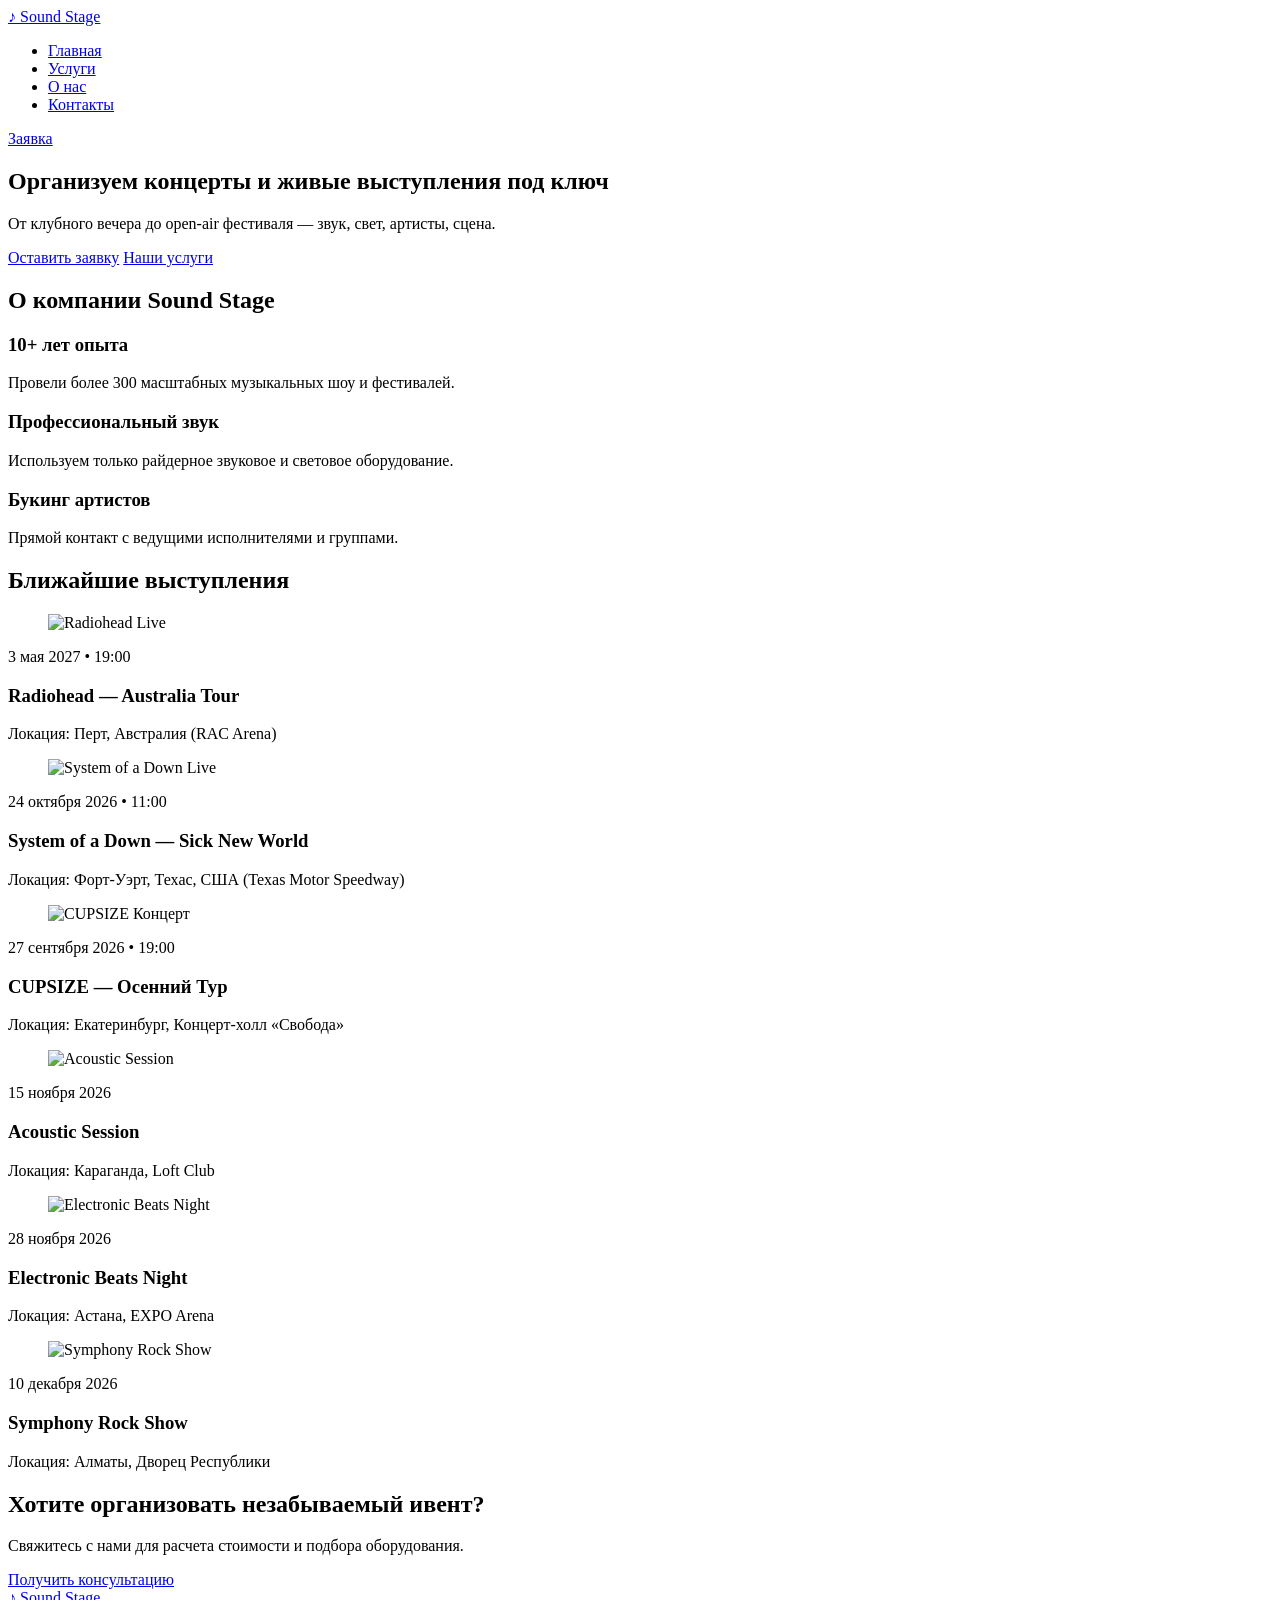
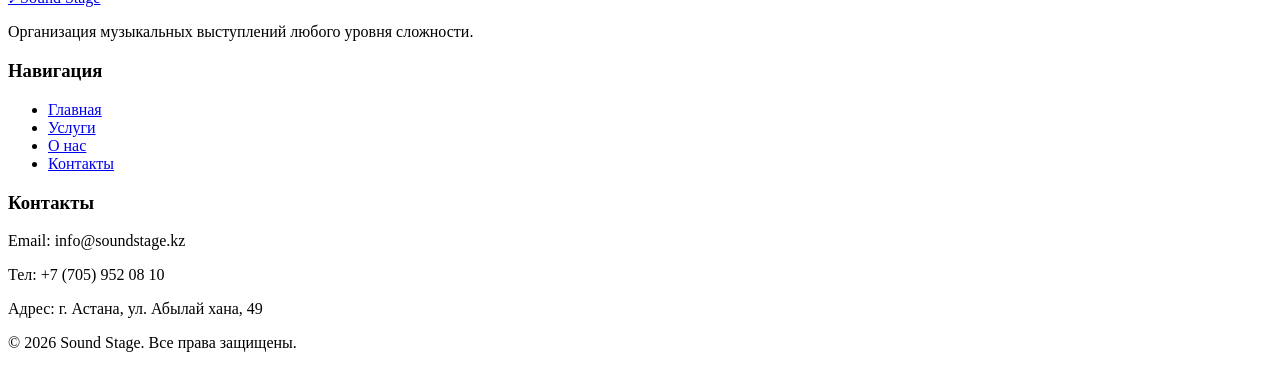
==== index.html @ 275526fc "Add files via upload" ====
<!DOCTYPE html>
<html lang="ru">
<head>
  <meta charset="UTF-8">
  <meta name="viewport" content="width=device-width, initial-scale=1.0">
  <title>Sound Stage — Главная</title>
  <link rel="stylesheet" href="css/style.css">
  <link rel="stylesheet" href="css/responsive.css">
</head>
<body>

  <header class="site-header">
    <div class="container header-container">
      <a href="index.html" class="logo">
        <span class="logo-icon">♪</span>
        <span class="logo-text">Sound Stage</span>
      </a>
      <nav class="main-nav">
        <ul>
          <li><a href="index.html" class="current-page">Главная</a></li>
          <li><a href="services.html">Услуги</a></li>
          <li><a href="about.html">О нас</a></li>
          <li><a href="contact.html">Контакты</a></li>
        </ul>
      </nav>
      <a href="contact.html" class="btn btn-primary header-cta">Заявка</a>
    </div>
  </header>

  <main>
    <section class="hero-section">
      <div class="container hero-content">
        <h1>Организуем концерты и живые выступления под ключ</h1>
        <p>От клубного вечера до open-air фестиваля — звук, свет, артисты, сцена.</p>
        <div class="hero-actions">
          <a href="contact.html" class="btn btn-primary">Оставить заявку</a>
          <a href="services.html" class="btn btn-secondary">Наши услуги</a>
        </div>
      </div>
    </section>

    <section class="about-summary-section">
      <div class="container">
        <h2>О компании Sound Stage</h2>
        <div class="about-summary-grid">
          <article class="summary-card">
            <h3>10+ лет опыта</h3>
            <p>Провели более 300 масштабных музыкальных шоу и фестивалей.</p>
          </article>
          <article class="summary-card">
            <h3>Профессиональный звук</h3>
            <p>Используем только райдерное звуковое и световое оборудование.</p>
          </article>
          <article class="summary-card">
            <h3>Букинг артистов</h3>
            <p>Прямой контакт с ведущими исполнителями и группами.</p>
          </article>
        </div>
      </div>
    </section>

    <section class="upcoming-events-section">
      <div class="container">
        <h2>Ближайшие выступления</h2>
        <div class="events-grid">
          <article class="event-card">
            <figure class="event-media">
                <img src="images/event1.jpg" alt="Radiohead Live" class="event-img">
            </figure>
            <div class="event-body">
                <span class="event-date">3 мая 2027 • 19:00</span>
                <h3>Radiohead — Australia Tour</h3>
                <p>Локация: Перт, Австралия (RAC Arena)</p>
            </div>
          </article>

          <article class="event-card">
            <figure class="event-media">
                <img src="images/event2.jpg" alt="System of a Down Live" class="event-img">
            </figure>
            <div class="event-body">
                <span class="event-date">24 октября 2026 • 11:00</span>
                <h3>System of a Down — Sick New World</h3>
                <p>Локация: Форт-Уэрт, Техас, США (Texas Motor Speedway)</p>
            </div>
          </article>

          <article class="event-card">
            <figure class="event-media">
                <img src="images/event3.jpg" alt="CUPSIZE Концерт" class="event-img">
            </figure>
            <div class="event-body">
                <span class="event-date">27 сентября 2026 • 19:00</span>
                <h3>CUPSIZE — Осенний Тур</h3>
                <p>Локация: Екатеринбург, Концерт-холл «Свобода»</p>
            </div>
          </article>

          <article class="event-card">
            <figure class="event-media">
              <img src="images/event4.jpg" alt="Acoustic Session" class="event-img">
            </figure>
            <div class="event-body">
              <span class="event-date">15 ноября 2026</span>
              <h3>Acoustic Session</h3>
              <p>Локация: Караганда, Loft Club</p>
            </div>
          </article>

          <article class="event-card">
            <figure class="event-media">
              <img src="images/event5.jpg" alt="Electronic Beats Night" class="event-img">
            </figure>
            <div class="event-body">
              <span class="event-date">28 ноября 2026</span>
              <h3>Electronic Beats Night</h3>
              <p>Локация: Астана, EXPO Arena</p>
            </div>
          </article>

          <article class="event-card">
            <figure class="event-media">
              <img src="images/event6.jpg" alt="Symphony Rock Show" class="event-img">
            </figure>
            <div class="event-body">
              <span class="event-date">10 декабря 2026</span>
              <h3>Symphony Rock Show</h3>
              <p>Локация: Алматы, Дворец Республики</p>
            </div>
          </article>
        </div>
      </div>
    </section>

    <section class="cta-section">
      <div class="container cta-box">
        <h2>Хотите организовать незабываемый ивент?</h2>
        <p>Свяжитесь с нами для расчета стоимости и подбора оборудования.</p>
        <a href="contact.html" class="btn btn-primary">Получить консультацию</a>
      </div>
    </section>
  </main>

  <footer class="site-footer">
    <div class="container footer-container">
      <div class="footer-col">
        <a href="index.html" class="logo">
          <span class="logo-icon">♪</span>
          <span class="logo-text">Sound Stage</span>
        </a>
        <p>Организация музыкальных выступлений любого уровня сложности.</p>
      </div>
      <div class="footer-col">
        <h3>Навигация</h3>
        <ul>
          <li><a href="index.html">Главная</a></li>
          <li><a href="services.html">Услуги</a></li>
          <li><a href="about.html">О нас</a></li>
          <li><a href="contact.html">Контакты</a></li>
        </ul>
      </div>
      <div class="footer-col">
        <h3>Контакты</h3>
        <p>Email: info@soundstage.kz</p>
        <p>Тел: +7 (705) 952 08 10</p>
        <p>Адрес: г. Астана, ул. Абылай хана, 49</p>
      </div>
    </div>
    <div class="footer-bottom">
      <div class="container">
        <p>&copy; 2026 Sound Stage. Все права защищены.</p>
      </div>
    </div>
  </footer>

</body>
</html>
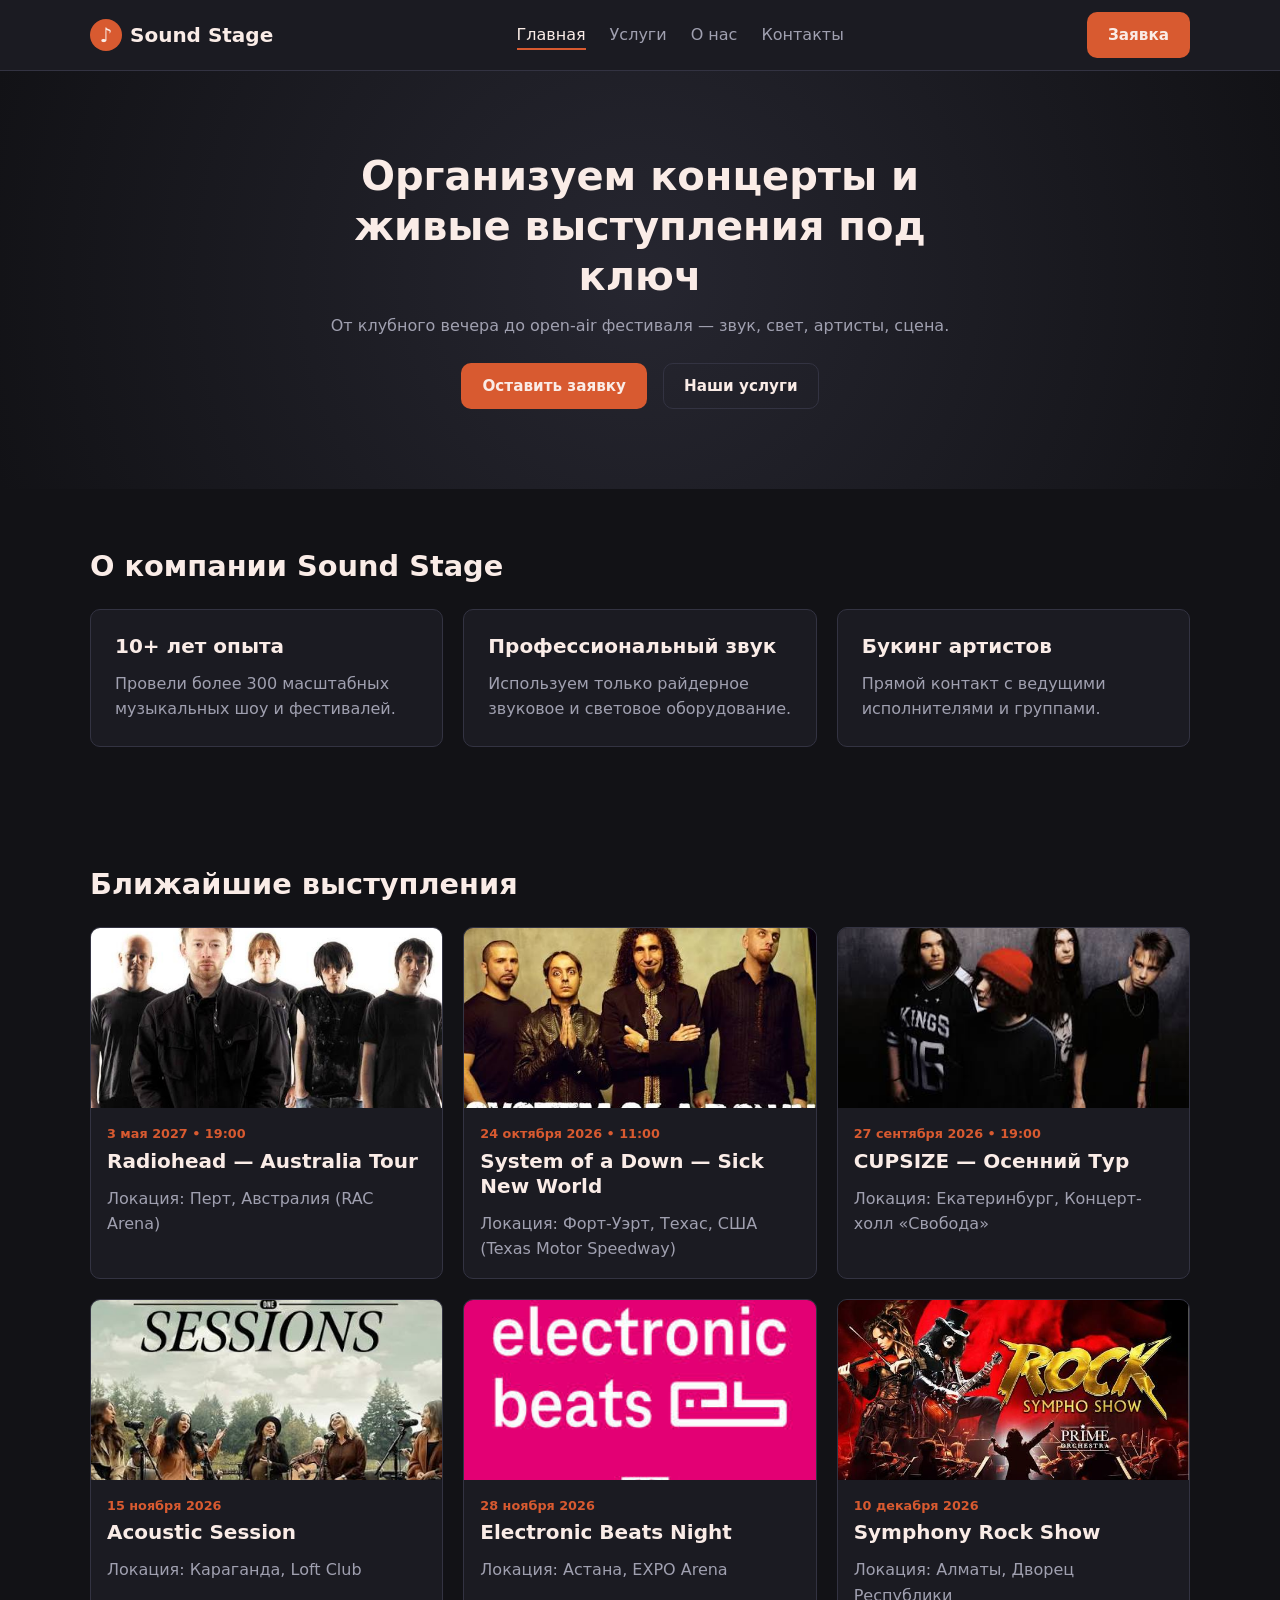
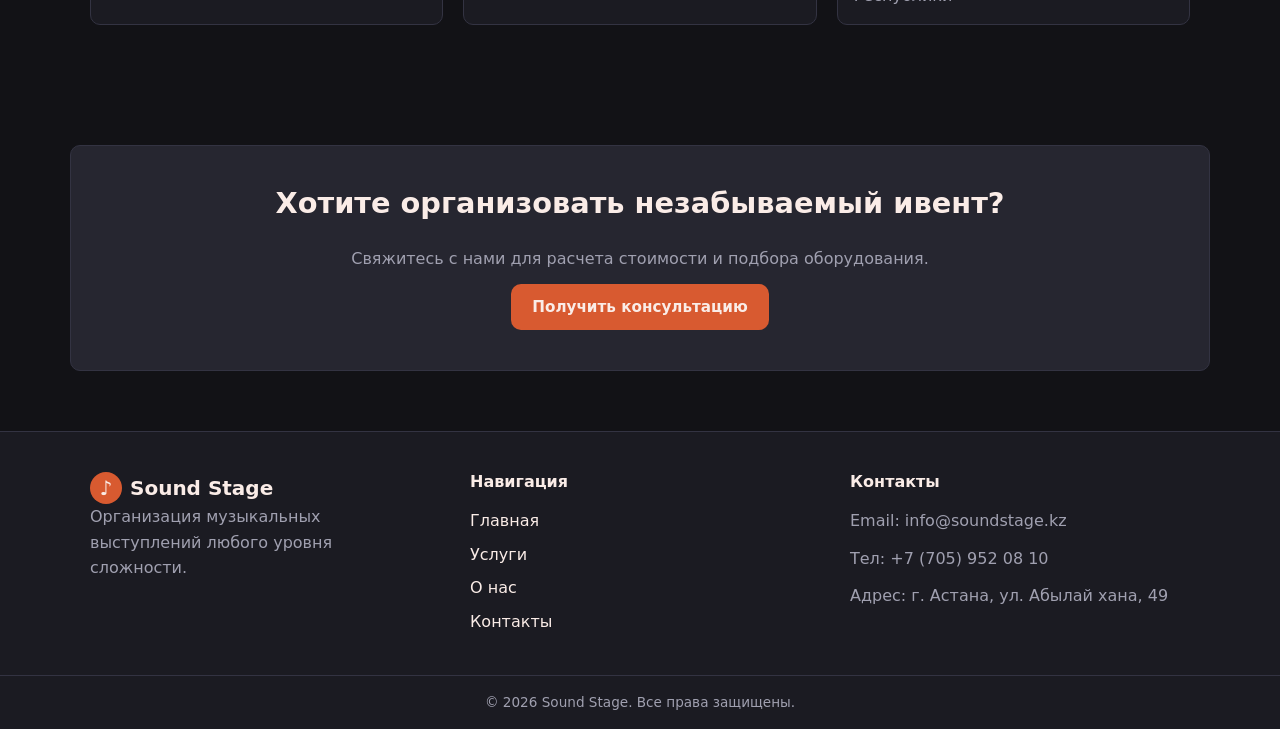
==== commit 9d5b3a44: "Add files via upload" ====
--- a/index.html
+++ b/index.html
@@ -4,8 +4,8 @@
   <meta charset="UTF-8">
   <meta name="viewport" content="width=device-width, initial-scale=1.0">
   <title>Sound Stage — Главная</title>
-  <link rel="stylesheet" href="css/style.css">
-  <link rel="stylesheet" href="css/responsive.css">
+  <link rel="stylesheet" href="style.css">
+  <link rel="stylesheet" href="responsive.css">
 </head>
 <body>
 
@@ -65,7 +65,7 @@
         <div class="events-grid">
           <article class="event-card">
             <figure class="event-media">
-                <img src="images/event1.jpg" alt="Radiohead Live" class="event-img">
+                <img src="event1.jpg" alt="Radiohead Live" class="event-img">
             </figure>
             <div class="event-body">
                 <span class="event-date">3 мая 2027 • 19:00</span>
@@ -76,7 +76,7 @@
 
           <article class="event-card">
             <figure class="event-media">
-                <img src="images/event2.jpg" alt="System of a Down Live" class="event-img">
+                <img src="event2.jpg" alt="System of a Down Live" class="event-img">
             </figure>
             <div class="event-body">
                 <span class="event-date">24 октября 2026 • 11:00</span>
@@ -87,7 +87,7 @@
 
           <article class="event-card">
             <figure class="event-media">
-                <img src="images/event3.jpg" alt="CUPSIZE Концерт" class="event-img">
+                <img src="event3.jpg" alt="CUPSIZE Концерт" class="event-img">
             </figure>
             <div class="event-body">
                 <span class="event-date">27 сентября 2026 • 19:00</span>
@@ -98,7 +98,7 @@
 
           <article class="event-card">
             <figure class="event-media">
-              <img src="images/event4.jpg" alt="Acoustic Session" class="event-img">
+              <img src="event4.jpg" alt="Acoustic Session" class="event-img">
             </figure>
             <div class="event-body">
               <span class="event-date">15 ноября 2026</span>
@@ -109,7 +109,7 @@
 
           <article class="event-card">
             <figure class="event-media">
-              <img src="images/event5.jpg" alt="Electronic Beats Night" class="event-img">
+              <img src="event5.jpg" alt="Electronic Beats Night" class="event-img">
             </figure>
             <div class="event-body">
               <span class="event-date">28 ноября 2026</span>
@@ -120,7 +120,7 @@
 
           <article class="event-card">
             <figure class="event-media">
-              <img src="images/event6.jpg" alt="Symphony Rock Show" class="event-img">
+              <img src="event6.jpg" alt="Symphony Rock Show" class="event-img">
             </figure>
             <div class="event-body">
               <span class="event-date">10 декабря 2026</span>
--- a/style.css
+++ b/style.css
@@ -0,0 +1,334 @@
+:root {
+  --primary: #D85A30;
+  --primary-hover: #B84722;
+  --secondary: #3C3489;
+  --bg-color: #121216;
+  --surface-1: #1B1B22;
+  --surface-2: #262630;
+  --text-main: #FAECE7;
+  --text-muted: #A0A0B0;
+  --border-color: #333342;
+  --radius: 10px;
+  --font-family: system-ui, -apple-system, BlinkMacSystemFont, 'Segoe UI', Roboto, sans-serif;
+}
+
+*, *::before, *::after {
+  box-sizing: border-box;
+  margin: 0;
+  padding: 0;
+}
+
+body {
+  background-color: var(--bg-color);
+  color: var(--text-main);
+  font-family: var(--font-family);
+  line-height: 1.6;
+  display: flex;
+  flex-direction: column;
+  min-height: 100vh;
+}
+
+main {
+  flex: 1;
+}
+
+.container {
+  width: 100%;
+  max-width: 1140px;
+  margin: 0 auto;
+  padding: 0 20px;
+}
+
+h1, h2, h3 {
+  line-height: 1.25;
+  margin-bottom: 12px;
+}
+
+h1 { font-size: 2.5rem; font-weight: 700; }
+h2 { font-size: 1.8rem; font-weight: 600; margin-bottom: 24px; }
+h3 { font-size: 1.25rem; font-weight: 600; }
+
+p { margin-bottom: 12px; color: var(--text-muted); }
+p:last-child { margin-bottom: 0; }
+
+a {
+  color: inherit;
+  text-decoration: none;
+  transition: color 0.2s ease, background-color 0.2s ease, border-color 0.2s ease;
+}
+
+ul { list-style: none; }
+
+.btn {
+  display: inline-flex;
+  align-items: center;
+  justify-content: center;
+  padding: 10px 20px;
+  border-radius: var(--radius);
+  font-weight: 600;
+  cursor: pointer;
+  border: 1px solid transparent;
+  transition: all 0.2s ease;
+  font-size: 0.95rem;
+}
+
+.btn-primary {
+  background-color: var(--primary);
+  color: var(--text-main);
+}
+.btn-primary:hover, .btn-primary:focus {
+  background-color: var(--primary-hover);
+  outline: none;
+}
+
+.btn-secondary {
+  background-color: transparent;
+  border-color: var(--border-color);
+  color: var(--text-main);
+}
+.btn-secondary:hover, .btn-secondary:focus {
+  background-color: var(--surface-2);
+  border-color: var(--text-muted);
+  outline: none;
+}
+
+.site-header {
+  background-color: var(--surface-1);
+  border-bottom: 1px solid var(--border-color);
+  position: sticky;
+  top: 0;
+  z-index: 100;
+}
+
+.header-container {
+  display: flex;
+  align-items: center;
+  justify-content: space-between;
+  height: 70px;
+}
+
+.logo {
+  display: flex;
+  align-items: center;
+  gap: 8px;
+  font-size: 1.25rem;
+  font-weight: 700;
+}
+
+.logo-icon {
+  display: inline-flex;
+  align-items: center;
+  justify-content: center;
+  width: 32px;
+  height: 32px;
+  background-color: var(--primary);
+  border-radius: 50%;
+}
+
+.main-nav ul {
+  display: flex;
+  gap: 24px;
+}
+
+.main-nav a {
+  color: var(--text-muted);
+  font-weight: 500;
+  padding: 4px 0;
+}
+
+.main-nav a:hover,
+.main-nav a:focus,
+.main-nav a.current-page {
+  color: var(--text-main);
+  border-bottom: 2px solid var(--primary);
+  outline: none;
+}
+
+section {
+  padding: 60px 0;
+}
+
+.page-header-section {
+  background-color: var(--surface-1);
+  border-bottom: 1px solid var(--border-color);
+  text-align: center;
+  padding: 40px 0;
+}
+
+.hero-section {
+  text-align: center;
+  padding: 80px 0;
+  background: radial-gradient(circle at center, var(--surface-2) 0%, var(--bg-color) 100%);
+}
+
+.hero-content {
+  max-width: 700px;
+}
+
+.hero-actions {
+  display: flex;
+  gap: 16px;
+  justify-content: center;
+  margin-top: 24px;
+}
+
+.about-summary-grid {
+  display: flex;
+  gap: 20px;
+}
+
+.summary-card {
+  flex: 1;
+  background-color: var(--surface-1);
+  padding: 24px;
+  border-radius: var(--radius);
+  border: 1px solid var(--border-color);
+}
+
+.events-grid {
+  display: grid;
+  grid-template-columns: repeat(3, 1fr);
+  gap: 20px;
+}
+
+.event-card {
+  background-color: var(--surface-1);
+  border-radius: var(--radius);
+  overflow: hidden;
+  border: 1px solid var(--border-color);
+}
+
+.event-media {
+  width: 100%;
+  height: 180px;
+  background-color: var(--surface-2);
+}
+
+.event-img {
+  width: 100%;
+  height: 100%;
+  object-fit: cover;
+  display: block;
+}
+
+.event-body {
+  padding: 16px;
+}
+
+.event-date {
+  font-size: 0.8rem;
+  color: var(--primary);
+  font-weight: 600;
+  display: block;
+  margin-bottom: 4px;
+}
+
+.cta-box {
+  background-color: var(--surface-2);
+  border-radius: var(--radius);
+  padding: 40px;
+  text-align: center;
+  border: 1px solid var(--border-color);
+}
+
+.site-footer {
+  background-color: var(--surface-1);
+  border-top: 1px solid var(--border-color);
+  margin-top: auto;
+}
+
+.footer-container {
+  display: flex;
+  justify-content: space-between;
+  gap: 40px;
+  padding-top: 40px;
+  padding-bottom: 40px;
+}
+
+.footer-col {
+  flex: 1;
+}
+
+.footer-col h3 {
+  font-size: 1rem;
+  margin-bottom: 16px;
+  color: var(--text-main);
+}
+
+.footer-col ul {
+  display: flex;
+  flex-direction: column;
+  gap: 8px;
+}
+
+.footer-col a:hover,
+.footer-col a:focus {
+  color: var(--primary);
+}
+
+.footer-bottom {
+  border-top: 1px solid var(--border-color);
+  padding: 16px 0;
+  text-align: center;
+  font-size: 0.85rem;
+  color: var(--text-muted);
+}
+
+
+.filter-bar {
+    display: flex;
+    gap: 12px;
+    margin-bottom: 30px;
+    flex-wrap: wrap;
+}
+
+.filter-btn {
+    background-color: var(--surface-1, #1b1b22);
+    color: var(--text-main, #faece7);
+    border: 1px solid var(--border-color, #333342);
+    padding: 10px 20px;
+    border-radius: 8px;
+    text-decoration: none;
+    font-size: 14px;
+    transition: all 0.3s ease;
+    display: inline-block;
+}
+
+.filter-btn:hover, .filter-btn.active {
+    background-color: var(--primary, #d85a30);
+    border-color: var(--primary, #d85a30);
+    color: #ffffff;
+}
+
+
+.card-media {
+    width: 100%;
+    height: 200px;
+    object-fit: cover;
+    margin-bottom: 15px;
+    border-radius: 8px;
+}
+
+.filter-bar {
+    display: flex;
+    gap: 12px;
+    margin-bottom: 30px;
+    flex-wrap: wrap;
+}
+
+.filter-btn {
+    background-color: var(--surface-1, #1b1b22);
+    color: var(--text-main, #faece7);
+    border: 1px solid var(--border-color, #333342);
+    padding: 10px 20px;
+    border-radius: 8px;
+    cursor: pointer;
+    font-size: 14px;
+    transition: all 0.3s ease;
+}
+
+.filter-btn:hover, .filter-btn.active {
+    background-color: var(--primary, #d85a30);
+    border-color: var(--primary, #d85a30);
+    color: #ffffff;
+}
--- a/responsive.css
+++ b/responsive.css
@@ -0,0 +1,40 @@
+@media (max-width: 900px) {
+  .events-grid {
+    grid-template-columns: repeat(2, 1fr);
+  }
+}
+
+@media (max-width: 650px) {
+  .header-container {
+    flex-direction: column;
+    height: auto;
+    padding-top: 12px;
+    padding-bottom: 12px;
+    gap: 12px;
+  }
+
+  .main-nav ul {
+    gap: 12px;
+  }
+
+  .header-cta {
+    display: none;
+  }
+
+  .about-summary-grid {
+    flex-direction: column;
+  }
+
+  .events-grid {
+    grid-template-columns: 1fr;
+  }
+
+  .footer-container {
+    flex-direction: column;
+    gap: 24px;
+  }
+
+  .hero-actions {
+    flex-direction: column;
+  }
+}
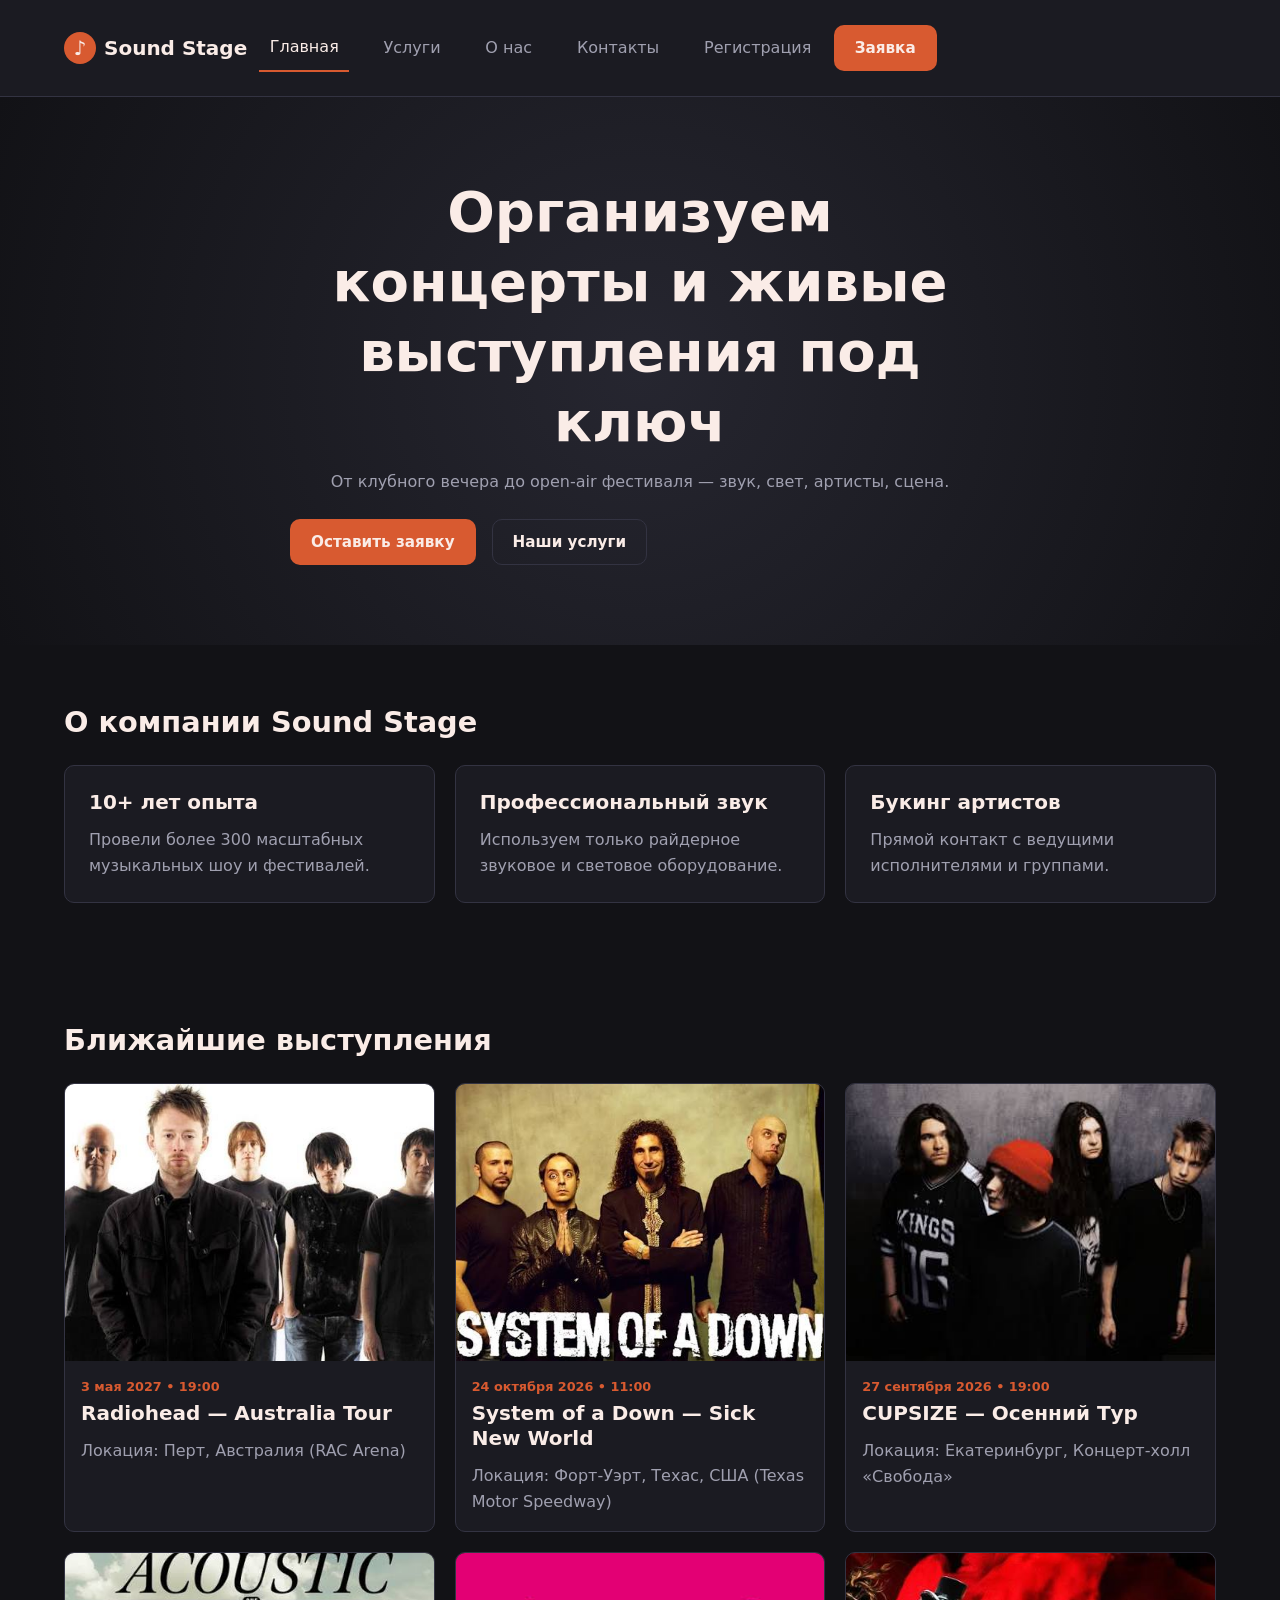
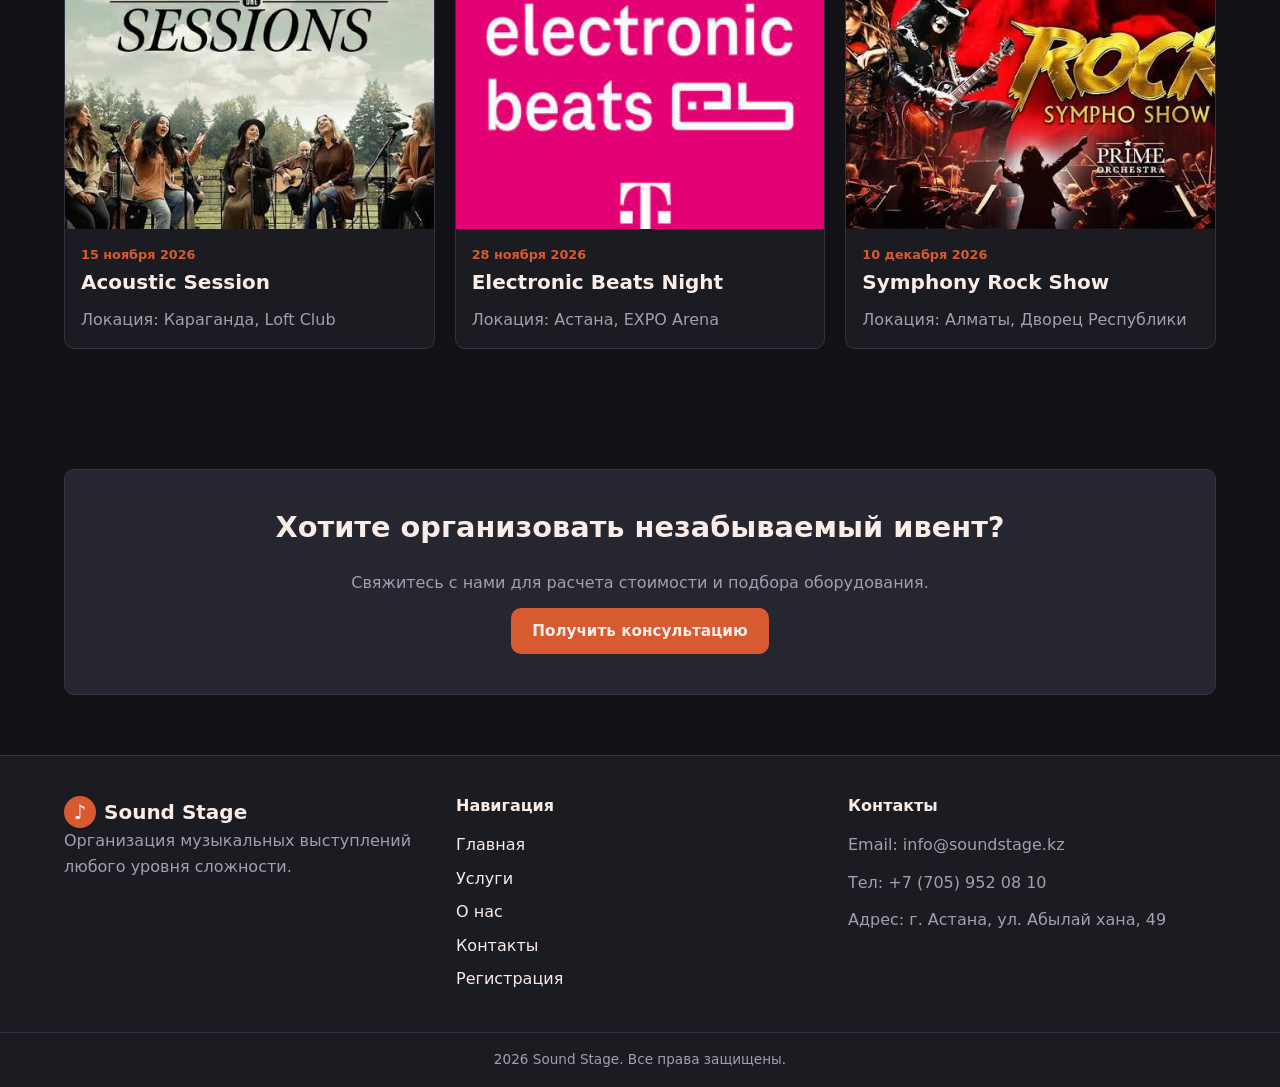
==== commit 6b537665: "Add files via upload" ====
--- a/index.html
+++ b/index.html
@@ -20,7 +20,8 @@
           <li><a href="index.html" class="current-page">Главная</a></li>
           <li><a href="services.html">Услуги</a></li>
           <li><a href="about.html">О нас</a></li>
-          <li><a href="contact.html">Контакты</a></li>
+          <li><a href="contact.html">Контакты</a></li>
+          <li><a href="register.html">Регистрация</a></li>
         </ul>
       </nav>
       <a href="contact.html" class="btn btn-primary header-cta">Заявка</a>
@@ -156,7 +157,8 @@
           <li><a href="index.html">Главная</a></li>
           <li><a href="services.html">Услуги</a></li>
           <li><a href="about.html">О нас</a></li>
-          <li><a href="contact.html">Контакты</a></li>
+          <li><a href="contact.html">Контакты</a></li>
+          <li><a href="register.html">Регистрация</a></li>
         </ul>
       </div>
       <div class="footer-col">
@@ -168,7 +170,7 @@
     </div>
     <div class="footer-bottom">
       <div class="container">
-        <p>&copy; 2026 Sound Stage. Все права защищены.</p>
+        <p>2026 Sound Stage. Все права защищены.</p>
       </div>
     </div>
   </footer>
--- a/style.css
+++ b/style.css
@@ -33,10 +33,9 @@
 }
 
 .container {
-  width: 100%;
-  max-width: 1140px;
-  margin: 0 auto;
-  padding: 0 20px;
+  width: 92%;
+  max-width: 72rem;
+  margin-inline: auto;
 }
 
 h1, h2, h3 {
@@ -44,7 +43,7 @@
   margin-bottom: 12px;
 }
 
-h1 { font-size: 2.5rem; font-weight: 700; }
+h1 { font-size: clamp(2rem, 5vw, 3.5rem); font-weight: 700; }
 h2 { font-size: 1.8rem; font-weight: 600; margin-bottom: 24px; }
 h3 { font-size: 1.25rem; font-weight: 600; }
 
@@ -58,6 +57,12 @@
 }
 
 ul { list-style: none; }
+
+img {
+  display: block;
+  max-width: 100%;
+  height: auto;
+}
 
 .btn {
   display: inline-flex;
@@ -102,9 +107,16 @@
 
 .header-container {
   display: flex;
-  align-items: center;
-  justify-content: space-between;
-  height: 70px;
+  flex-direction: column;
+  align-items: center;
+  gap: 12px;
+  padding-top: 12px;
+  padding-bottom: 12px;
+  height: auto;
+}
+
+.header-cta {
+  display: none;
 }
 
 .logo {
@@ -127,13 +139,17 @@
 
 .main-nav ul {
   display: flex;
-  gap: 24px;
+  flex-wrap: wrap;
+  justify-content: center;
+  gap: 0.5rem 1rem;
+  align-items: center;
 }
 
 .main-nav a {
+  display: inline-block;
+  padding: 0.65rem;
   color: var(--text-muted);
   font-weight: 500;
-  padding: 4px 0;
 }
 
 .main-nav a:hover,
@@ -142,6 +158,11 @@
   color: var(--text-main);
   border-bottom: 2px solid var(--primary);
   outline: none;
+}
+
+a:focus-visible, button:focus-visible {
+  outline: 3px solid var(--primary);
+  outline-offset: 3px;
 }
 
 section {
@@ -163,17 +184,19 @@
 
 .hero-content {
   max-width: 700px;
+  margin: 0 auto;
 }
 
 .hero-actions {
   display: flex;
+  flex-direction: column;
   gap: 16px;
-  justify-content: center;
   margin-top: 24px;
 }
 
 .about-summary-grid {
   display: flex;
+  flex-direction: column;
   gap: 20px;
 }
 
@@ -187,7 +210,7 @@
 
 .events-grid {
   display: grid;
-  grid-template-columns: repeat(3, 1fr);
+  grid-template-columns: minmax(0, 1fr);
   gap: 20px;
 }
 
@@ -200,15 +223,13 @@
 
 .event-media {
   width: 100%;
-  height: 180px;
   background-color: var(--surface-2);
 }
 
 .event-img {
   width: 100%;
-  height: 100%;
+  aspect-ratio: 4 / 3;
   object-fit: cover;
-  display: block;
 }
 
 .event-body {
@@ -239,8 +260,8 @@
 
 .footer-container {
   display: flex;
-  justify-content: space-between;
-  gap: 40px;
+  flex-direction: column;
+  gap: 24px;
   padding-top: 40px;
   padding-bottom: 40px;
 }
@@ -274,61 +295,36 @@
   color: var(--text-muted);
 }
 
-
 .filter-bar {
-    display: flex;
-    gap: 12px;
-    margin-bottom: 30px;
-    flex-wrap: wrap;
+  display: flex;
+  flex-wrap: wrap;
+  gap: 12px;
+  margin-bottom: 30px;
 }
 
 .filter-btn {
-    background-color: var(--surface-1, #1b1b22);
-    color: var(--text-main, #faece7);
-    border: 1px solid var(--border-color, #333342);
-    padding: 10px 20px;
-    border-radius: 8px;
-    text-decoration: none;
-    font-size: 14px;
-    transition: all 0.3s ease;
-    display: inline-block;
+  background-color: var(--surface-1);
+  color: var(--text-main);
+  border: 1px solid var(--border-color);
+  padding: 10px 20px;
+  border-radius: 8px;
+  text-decoration: none;
+  font-size: 14px;
+  cursor: pointer;
+  transition: all 0.3s ease;
+  display: inline-block;
 }
 
 .filter-btn:hover, .filter-btn.active {
-    background-color: var(--primary, #d85a30);
-    border-color: var(--primary, #d85a30);
-    color: #ffffff;
-}
-
+  background-color: var(--primary);
+  border-color: var(--primary);
+  color: #ffffff;
+}
 
 .card-media {
-    width: 100%;
-    height: 200px;
-    object-fit: cover;
-    margin-bottom: 15px;
-    border-radius: 8px;
-}
-
-.filter-bar {
-    display: flex;
-    gap: 12px;
-    margin-bottom: 30px;
-    flex-wrap: wrap;
-}
-
-.filter-btn {
-    background-color: var(--surface-1, #1b1b22);
-    color: var(--text-main, #faece7);
-    border: 1px solid var(--border-color, #333342);
-    padding: 10px 20px;
-    border-radius: 8px;
-    cursor: pointer;
-    font-size: 14px;
-    transition: all 0.3s ease;
-}
-
-.filter-btn:hover, .filter-btn.active {
-    background-color: var(--primary, #d85a30);
-    border-color: var(--primary, #d85a30);
-    color: #ffffff;
+  width: 100%;
+  aspect-ratio: 4 / 3;
+  object-fit: cover;
+  margin-bottom: 15px;
+  border-radius: 8px;
 }
--- a/responsive.css
+++ b/responsive.css
@@ -1,40 +1,39 @@
-@media (max-width: 900px) {
+@media (min-width: 48rem) {
+  .header-container {
+    flex-direction: row;
+    height: auto;
+    padding-top: 24px; 
+    padding-bottom: 24px;
+  }
+
+  .main-nav ul {
+    gap: 24px;
+  }
+
+  .header-cta {
+    display: block;
+  }
+
+  .about-summary-grid {
+    flex-direction: row;
+  }
+
   .events-grid {
-    grid-template-columns: repeat(2, 1fr);
+    grid-template-columns: repeat(2, minmax(0, 1fr));
+  }
+
+  .footer-container {
+    flex-direction: row;
+  }
+
+  .hero-actions {
+    flex-direction: row;
+    align-items: center;
   }
 }
 
-@media (max-width: 650px) {
-  .header-container {
-    flex-direction: column;
-    height: auto;
-    padding-top: 12px;
-    padding-bottom: 12px;
-    gap: 12px;
-  }
-
-  .main-nav ul {
-    gap: 12px;
-  }
-
-  .header-cta {
-    display: none;
-  }
-
-  .about-summary-grid {
-    flex-direction: column;
-  }
-
+@media (min-width: 64rem) {
   .events-grid {
-    grid-template-columns: 1fr;
-  }
-
-  .footer-container {
-    flex-direction: column;
-    gap: 24px;
-  }
-
-  .hero-actions {
-    flex-direction: column;
+    grid-template-columns: repeat(3, minmax(0, 1fr));
   }
 }
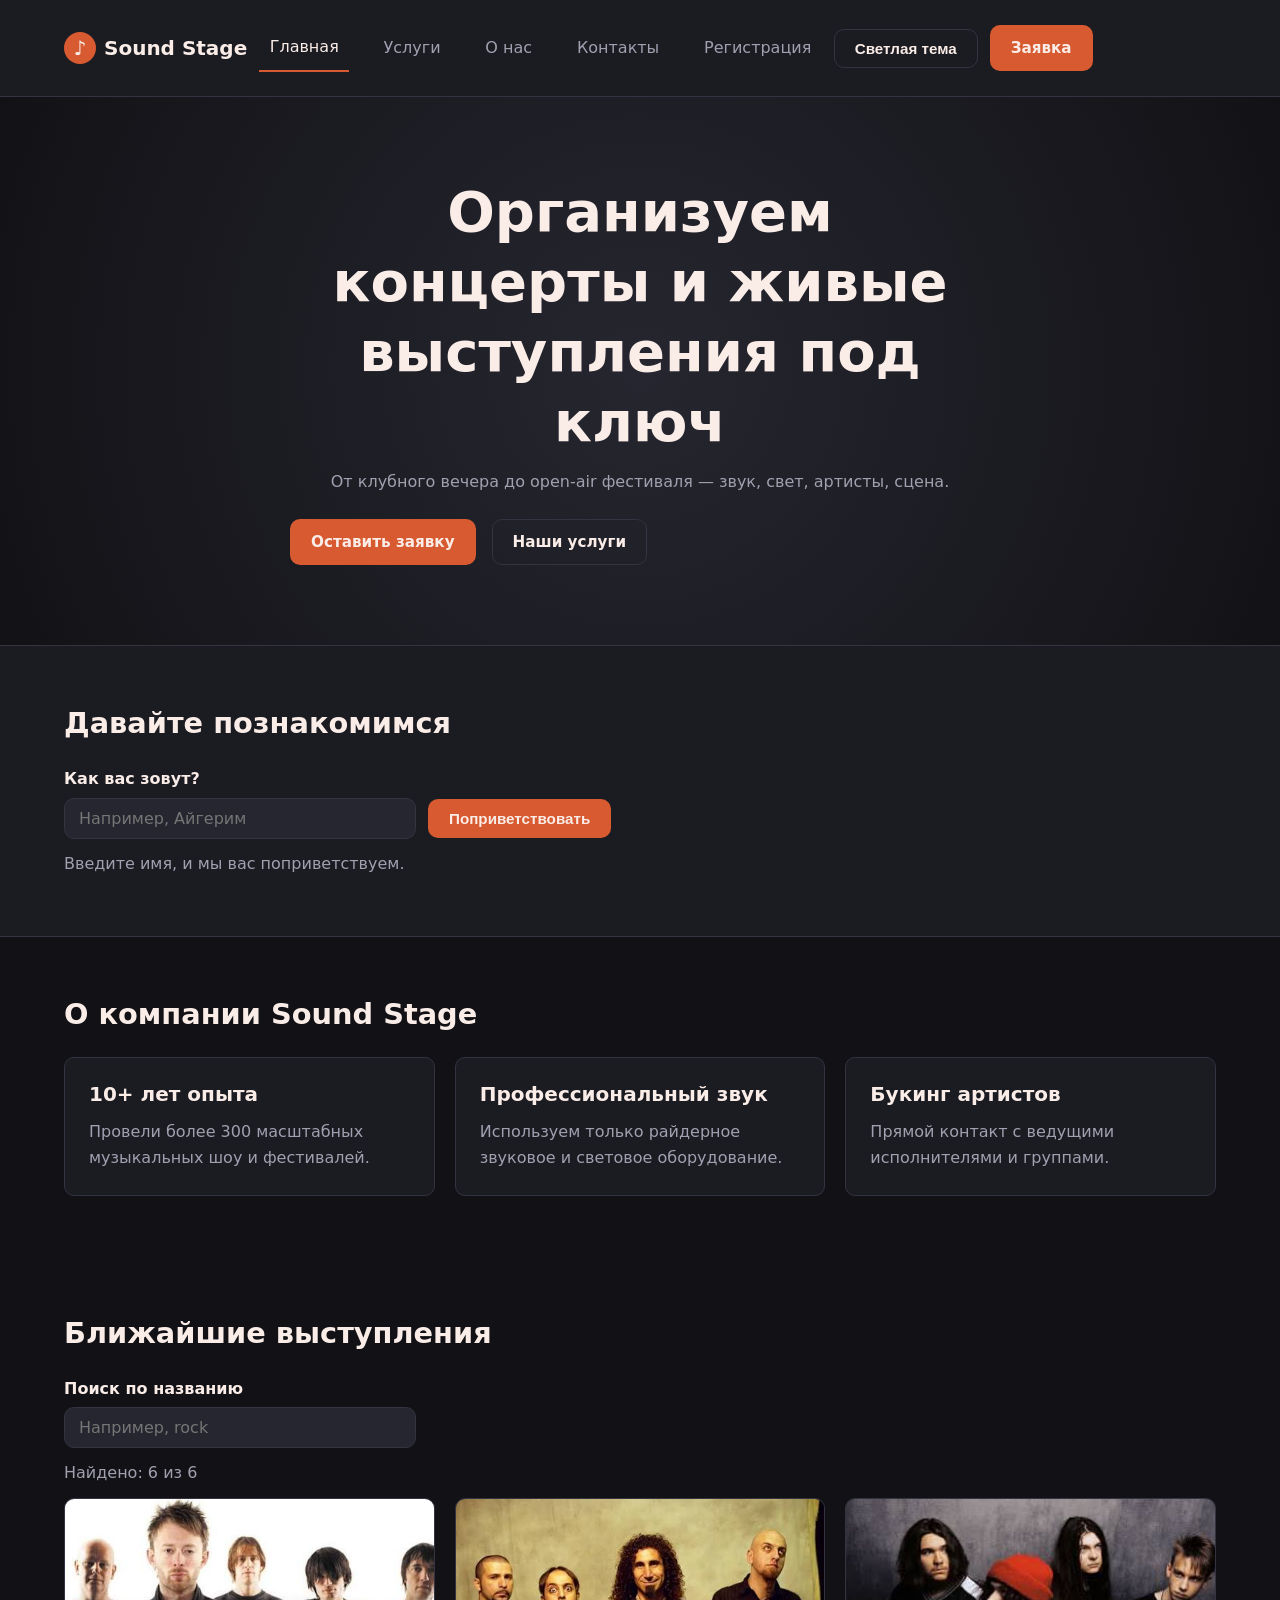
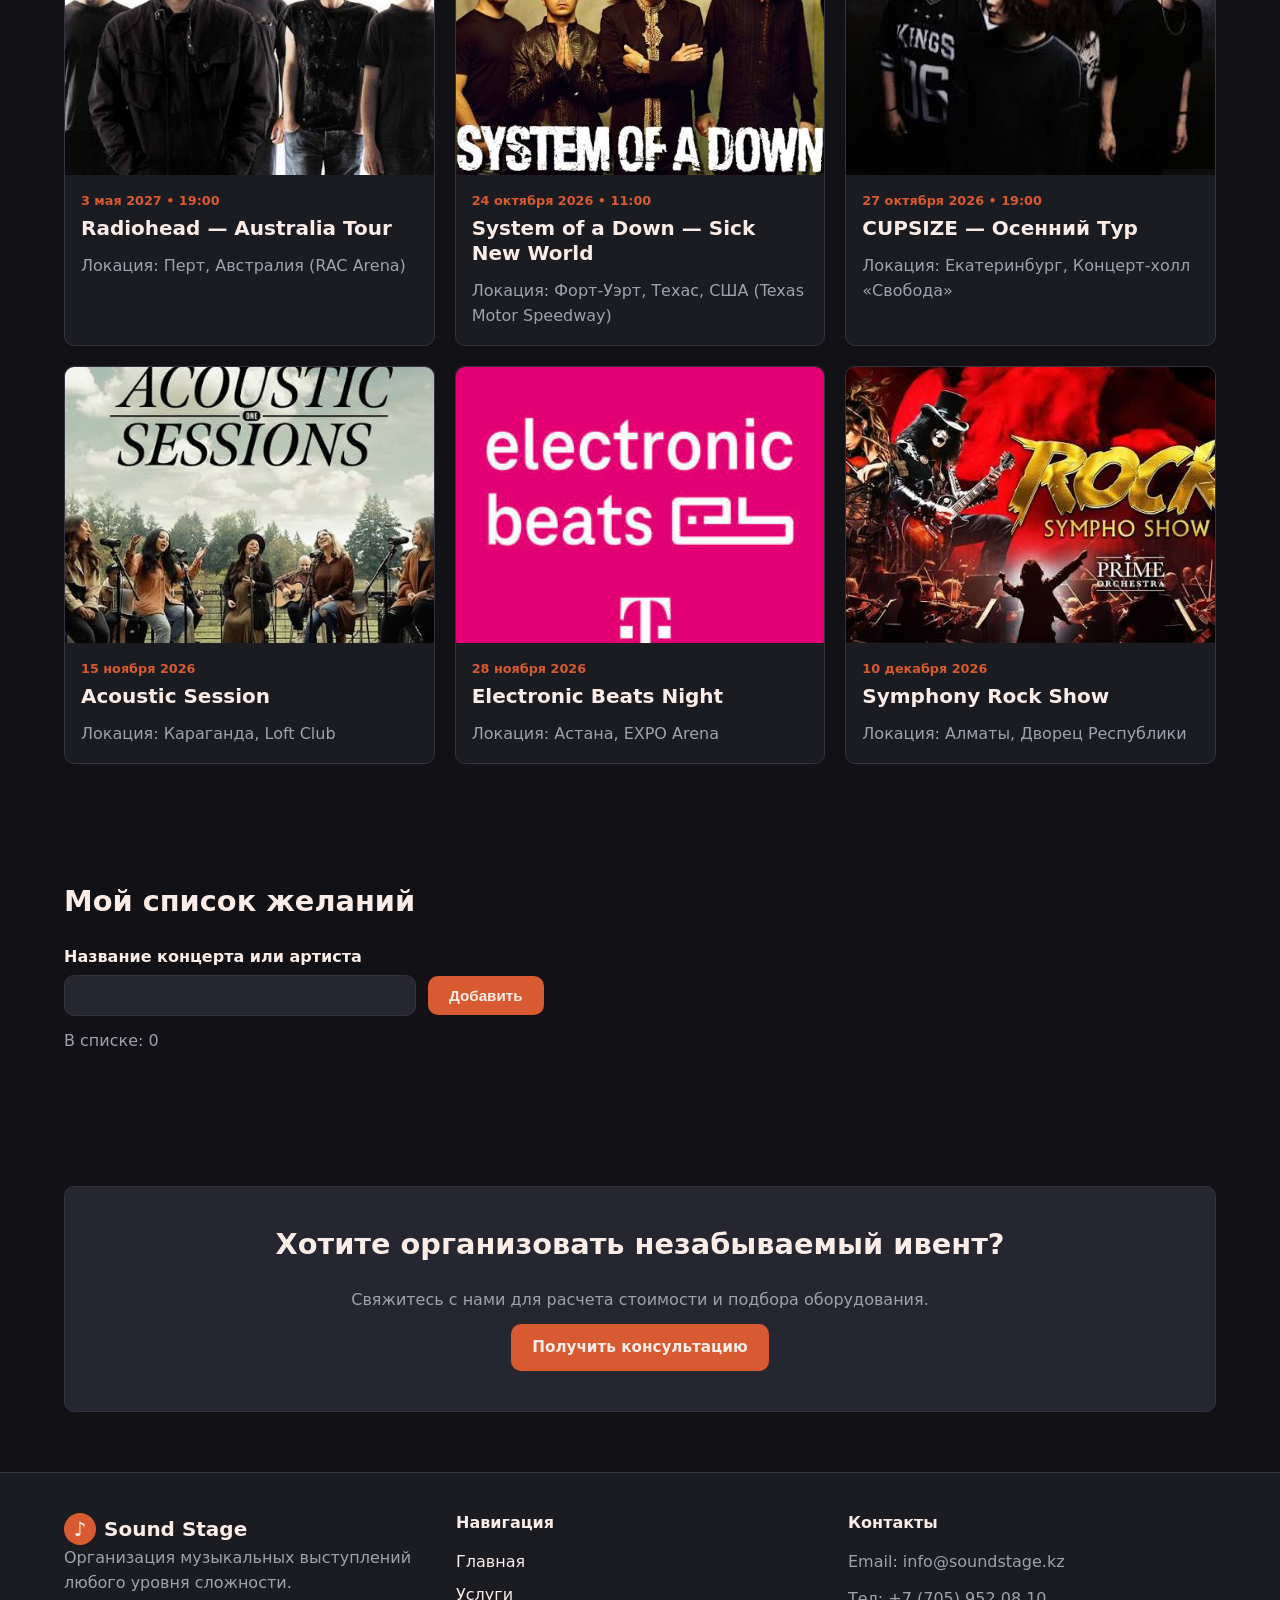
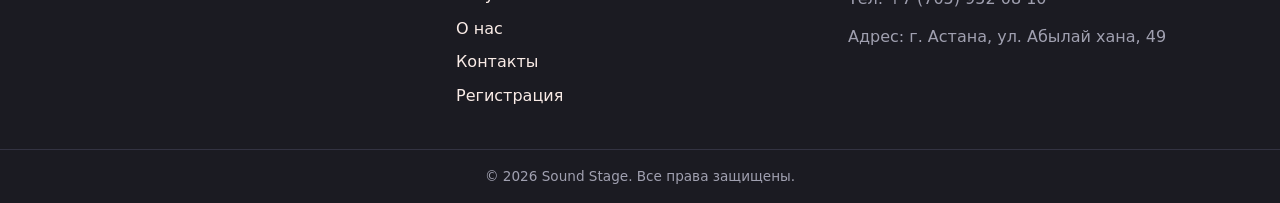
==== commit e52b3e5b: "Add files via upload" ====
--- a/index.html
+++ b/index.html
@@ -6,9 +6,11 @@
   <title>Sound Stage — Главная</title>
   <link rel="stylesheet" href="style.css">
   <link rel="stylesheet" href="responsive.css">
+  <link rel="stylesheet" href="interactive.css">
+  <script src="interactive.js" defer></script>
 </head>
 <body>
-
+ 
   <header class="site-header">
     <div class="container header-container">
       <a href="index.html" class="logo">
@@ -20,14 +22,15 @@
           <li><a href="index.html" class="current-page">Главная</a></li>
           <li><a href="services.html">Услуги</a></li>
           <li><a href="about.html">О нас</a></li>
-          <li><a href="contact.html">Контакты</a></li>
+          <li><a href="contact.html">Контакты</a></li>
           <li><a href="register.html">Регистрация</a></li>
         </ul>
       </nav>
+      <button type="button" id="themeBtn" class="btn btn-secondary">Светлая тема</button>
       <a href="contact.html" class="btn btn-primary header-cta">Заявка</a>
     </div>
   </header>
-
+ 
   <main>
     <section class="hero-section">
       <div class="container hero-content">
@@ -39,7 +42,19 @@
         </div>
       </div>
     </section>
-
+ 
+    <section class="welcome-section" id="task0">
+      <div class="container">
+        <h2>Давайте познакомимся</h2>
+        <label for="welcomeName" class="field-label">Как вас зовут?</label>
+        <div class="inline-form">
+          <input type="text" id="welcomeName" class="field" placeholder="Например, Айгерим">
+          <button type="button" id="welcomeBtn" class="btn btn-primary">Поприветствовать</button>
+        </div>
+        <p id="welcomeMessage" class="status-text">Введите имя, и мы вас поприветствуем.</p>
+      </div>
+    </section>
+ 
     <section class="about-summary-section">
       <div class="container">
         <h2>О компании Sound Stage</h2>
@@ -59,10 +74,16 @@
         </div>
       </div>
     </section>
-
+ 
     <section class="upcoming-events-section">
       <div class="container">
         <h2>Ближайшие выступления</h2>
+ 
+        <label for="searchInput" class="field-label">Поиск по названию</label>
+        <input type="text" id="searchInput" class="field" placeholder="Например, rock">
+        <p id="searchCount" class="status-text" aria-live="polite">Найдено: 6 из 6</p>
+        <p id="searchEmpty" class="status-text" hidden>Ничего не найдено</p>
+ 
         <div class="events-grid">
           <article class="event-card">
             <figure class="event-media">
@@ -74,7 +95,7 @@
                 <p>Локация: Перт, Австралия (RAC Arena)</p>
             </div>
           </article>
-
+ 
           <article class="event-card">
             <figure class="event-media">
                 <img src="event2.jpg" alt="System of a Down Live" class="event-img">
@@ -85,18 +106,18 @@
                 <p>Локация: Форт-Уэрт, Техас, США (Texas Motor Speedway)</p>
             </div>
           </article>
-
+ 
           <article class="event-card">
             <figure class="event-media">
                 <img src="event3.jpg" alt="CUPSIZE Концерт" class="event-img">
             </figure>
             <div class="event-body">
-                <span class="event-date">27 сентября 2026 • 19:00</span>
+                <span class="event-date">27 октября 2026 • 19:00</span>
                 <h3>CUPSIZE — Осенний Тур</h3>
                 <p>Локация: Екатеринбург, Концерт-холл «Свобода»</p>
             </div>
           </article>
-
+ 
           <article class="event-card">
             <figure class="event-media">
               <img src="event4.jpg" alt="Acoustic Session" class="event-img">
@@ -107,7 +128,7 @@
               <p>Локация: Караганда, Loft Club</p>
             </div>
           </article>
-
+ 
           <article class="event-card">
             <figure class="event-media">
               <img src="event5.jpg" alt="Electronic Beats Night" class="event-img">
@@ -118,7 +139,7 @@
               <p>Локация: Астана, EXPO Arena</p>
             </div>
           </article>
-
+ 
           <article class="event-card">
             <figure class="event-media">
               <img src="event6.jpg" alt="Symphony Rock Show" class="event-img">
@@ -132,7 +153,23 @@
         </div>
       </div>
     </section>
-
+ 
+    <section class="wishlist-section" id="task4">
+      <div class="container">
+        <h2>Мой список желаний</h2>
+        <form id="wishForm" novalidate>
+          <label for="wishInput" class="field-label">Название концерта или артиста</label>
+          <div class="inline-form">
+            <input type="text" id="wishInput" class="field" autocomplete="off">
+            <button type="submit" class="btn btn-primary">Добавить</button>
+          </div>
+        </form>
+        <p id="wishError" class="status-text error-text" hidden>Введите название, пустое значение добавить нельзя.</p>
+        <p id="wishCount" class="status-text" aria-live="polite">В списке: 0</p>
+        <ul id="wishList" class="wish-list"></ul>
+      </div>
+    </section>
+ 
     <section class="cta-section">
       <div class="container cta-box">
         <h2>Хотите организовать незабываемый ивент?</h2>
@@ -141,7 +178,7 @@
       </div>
     </section>
   </main>
-
+ 
   <footer class="site-footer">
     <div class="container footer-container">
       <div class="footer-col">
@@ -157,7 +194,7 @@
           <li><a href="index.html">Главная</a></li>
           <li><a href="services.html">Услуги</a></li>
           <li><a href="about.html">О нас</a></li>
-          <li><a href="contact.html">Контакты</a></li>
+          <li><a href="contact.html">Контакты</a></li>
           <li><a href="register.html">Регистрация</a></li>
         </ul>
       </div>
@@ -170,10 +207,10 @@
     </div>
     <div class="footer-bottom">
       <div class="container">
-        <p>2026 Sound Stage. Все права защищены.</p>
+        <p>&copy; 2026 Sound Stage. Все права защищены.</p>
       </div>
     </div>
   </footer>
-
+ 
 </body>
 </html>
--- a/interactive.css
+++ b/interactive.css
@@ -0,0 +1,200 @@
+body.light-theme {
+  --bg-color: #f6f3f1;
+  --surface-1: #ffffff;
+  --surface-2: #efe9e5;
+  --text-main: #2a1b16;
+  --text-muted: #5c5560;
+  --border-color: #d8d0ca;
+}
+ 
+body.light-theme .btn-primary {
+  color: #ffffff;
+}
+ 
+body.light-theme .valid-feedback {
+  color: #1b7f45;
+}
+ 
+body.light-theme .invalid-feedback,
+body.light-theme .error-text {
+  color: #b3261e;
+}
+
+#themeBtn,
+.logo-text {
+  white-space: nowrap;
+}
+ 
+.field-label {
+  display: block;
+  font-weight: 600;
+  margin-bottom: 6px;
+  color: var(--text-main);
+}
+ 
+.field {
+  width: 100%;
+  max-width: 22rem;
+  padding: 10px 14px;
+  font-family: inherit;
+  font-size: 1rem;
+  background-color: var(--surface-2);
+  color: var(--text-main);
+  border: 1px solid var(--border-color);
+  border-radius: var(--radius);
+}
+ 
+.field:focus-visible {
+  outline: 3px solid var(--primary);
+  outline-offset: 2px;
+}
+ 
+.inline-form {
+  display: flex;
+  flex-wrap: wrap;
+  align-items: center;
+  gap: 12px;
+}
+ 
+.status-text {
+  margin-top: 12px;
+}
+ 
+.error-text {
+  color: #ff8a73;
+  font-weight: 600;
+}
+ 
+.welcome-section {
+  background-color: var(--surface-1);
+  border-top: 1px solid var(--border-color);
+  border-bottom: 1px solid var(--border-color);
+}
+ 
+.faq-question {
+  display: flex;
+  justify-content: space-between;
+  align-items: flex-start;
+  gap: 12px;
+  width: 100%;
+  text-align: left;
+  padding: 0;
+  background: none;
+  border: 0;
+  color: var(--text-main);
+  font-family: inherit;
+  font-size: 1rem;
+  font-weight: 600;
+  cursor: pointer;
+}
+ 
+.faq-question::after {
+  content: "+";
+  flex-shrink: 0;
+  color: var(--primary);
+}
+ 
+.faq-question[aria-expanded="true"]::after {
+  content: "\2212";
+}
+ 
+/* Task 4. Список желаний */
+.wish-list {
+  display: flex;
+  flex-direction: column;
+  gap: 8px;
+  margin-top: 12px;
+}
+ 
+.wish-list li {
+  display: flex;
+  justify-content: space-between;
+  align-items: center;
+  gap: 12px;
+  padding: 10px 14px;
+  background-color: var(--surface-1);
+  color: var(--text-main);
+  border: 1px solid var(--border-color);
+  border-radius: var(--radius);
+}
+ 
+.wish-list .btn {
+  padding: 6px 12px;
+}
+
+[hidden] {
+  display: none !important;
+}
+ 
+.inline-form {
+  display: flex;
+  flex-wrap: wrap;
+  align-items: center;
+  gap: 12px;
+}
+ 
+.status-text {
+  margin-top: 12px;
+}
+ 
+.error-text {
+  color: #ff8a73;
+  font-weight: 600;
+}
+ 
+.welcome-section {
+  background-color: var(--surface-1);
+  border-top: 1px solid var(--border-color);
+  border-bottom: 1px solid var(--border-color);
+}
+ 
+.faq-question {
+  display: block;
+  width: 100%;
+  text-align: left;
+  padding: 0;
+  background: none;
+  border: 0;
+  color: var(--text-main);
+  font-family: inherit;
+  font-size: 1rem;
+  font-weight: 600;
+  cursor: pointer;
+}
+ 
+.faq-question::after {
+  content: "+";
+  float: right;
+  color: var(--primary);
+}
+ 
+.faq-question[aria-expanded="true"]::after {
+  content: "\2212";
+}
+ 
+.wish-list {
+  display: flex;
+  flex-direction: column;
+  gap: 8px;
+  margin-top: 12px;
+}
+ 
+.wish-list li {
+  display: flex;
+  justify-content: space-between;
+  align-items: center;
+  gap: 12px;
+  padding: 10px 14px;
+  background-color: var(--surface-1);
+  color: var(--text-main);
+  border: 1px solid var(--border-color);
+  border-radius: var(--radius);
+}
+ 
+.wish-list .btn {
+  padding: 6px 12px;
+}
+
+[hidden] {
+  display: none !important;
+}
